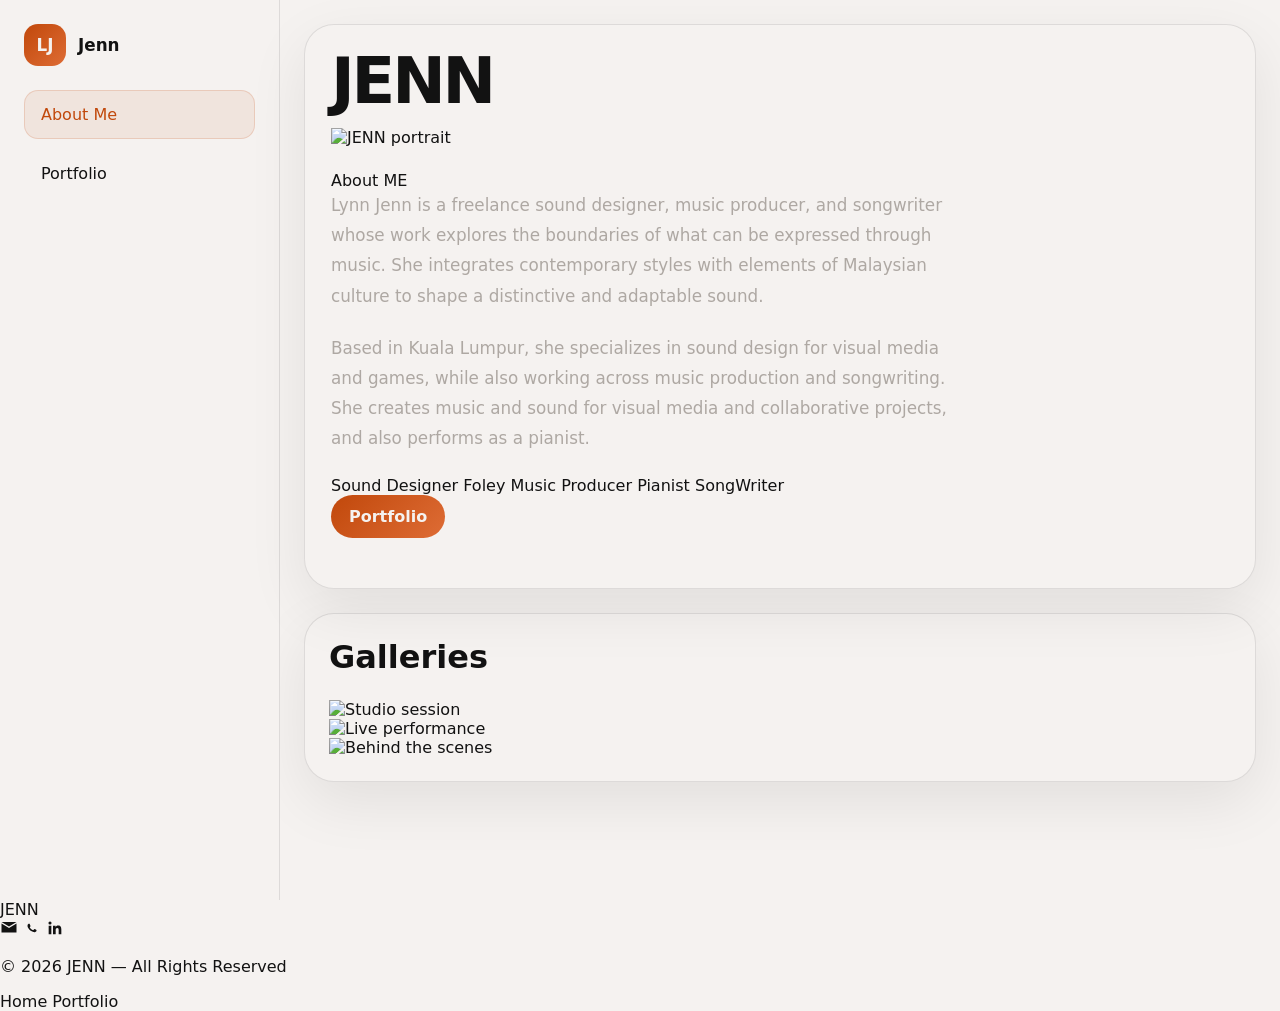
==== index.html @ c644c773 "v1.3" ====
<!DOCTYPE html>
<html lang="en">
<head>
  <meta charset="UTF-8">
  <title>Music Portfolio - Home</title>
  <meta name="viewport" content="width=device-width, initial-scale=1.0">

  <!-- CSS -->
  <link rel="stylesheet" href="css/style.css">
  <link rel="stylesheet" href="css/sidebar.css">
  <link rel="stylesheet" href="css/footer.css">
  <link rel="stylesheet" href="css/index.css">
</head>
<body data-page="about">

<div class="layout">

  <!-- Sidebar -->
  <div id="sidebar-slot"></div>

  <!-- Content -->
  <main class="content">

    <!-- Mobile Topbar -->
    <div class="topbar">
      <button class="menu-btn" onclick="toggleSidebar()">☰</button>
      <strong>Home</strong>
    </div>

      <!-- HERO -->
    <section class="hero">
      <div class="hero-grid hero-home">
        <div class="hero-left">
          <!-- <div class="eyebrow">Sound Designer · Music Producer</div> -->
          <h1>JENN</h1>
          <div class="hero-portrait">
            <img src="image/lj.jpg" alt="JENN portrait">
          </div>
        </div>
        <div class="hero-right">
          <div class="hero-bio">
            <div class="hero-bio__kicker">About ME</div>

            <!-- <h2>Music with mood</h2> -->

            <p class="hero-bio__text">
              Lynn Jenn is a freelance sound designer, music producer, and songwriter whose work explores the boundaries of what can be expressed through music. She integrates contemporary styles with elements of Malaysian culture to shape a distinctive and adaptable sound.
            </p>

            <p class="hero-bio__text">
              Based in Kuala Lumpur, she specializes in sound design for visual media and games, while also working across music production and songwriting. She creates music and sound for visual media and collaborative projects, and also performs as a pianist.
            </p>

            <div class="skills">
              <span>Sound Designer</span>
              <span>Foley</span>
              <span>Music Producer</span>
              <span>Pianist</span>
              <span>SongWriter</span>
            </div>

            <div class="hero-actions">
              <!-- <a href="portfolio.html" class="btn btn-primary">View Portfolio</a> -->
              <a href="video.html" class="btn btn-primary">Portfolio</a>
            </div>
          </div>
        </div>

      </div>
    </section>

    <!-- SELECTED MOMENTS -->
    <section class="section">
      <div class="section-head">
        <div>
          <h2>Galleries</h2>
        </div>
      </div>

      <div class="gallery">
        <div class="gallery-item">
          <div class="gallery-image-wrap">
            <img src="image/piano-me.jpeg" alt="Studio session">
          </div>
        </div>

        <div class="gallery-item">
          <div class="gallery-image-wrap">
            <img src="image/WWA-060.jpg" alt="Live performance">
          </div>
        </div>

        <div class="gallery-item">
          <div class="gallery-image-wrap">
            <img src="image/WWA-062.jpg" alt="Behind the scenes">
          </div>
        </div>

      </div>
    </section>
  </main>
</div>

<!-- Footer -->
<div id="footer-slot"></div>

<!-- Mobile Overlay -->
<div class="mobile-overlay" onclick="toggleSidebar()"></div>

<script src="js/script.js"></script>
</body>
</html>
---- css/style.css ----
:root {
  --bg: #F5F2F0;
  --panel: #F5F2F0;
  --panel-2: #F5F2F0;
  --text: #121212;
  --muted: #AEA8A3;
  --line: rgba(18, 18, 18, 0.10);
  --green: #1db954;
  --green-2: #2de36d;
  --shadow: 0 20px 60px rgba(18, 18, 18, 0.08);
  --radius: 24px;
  --radius-sm: 16px;
  --sidebar-width: 280px;
  --footer-height: 92px;

  --background: #F5F2F0;
  --foreground: #121212;
  --card: #F5F2F0;
  --card-foreground: #121212;
  --popover: #F5F2F0;
  --popover-foreground: #121212;
  --primary: #C1480B;
  --primary-foreground: #F5F2F0;
  --secondary: #AEA8A3;
  --secondary-foreground: #121212;
  --border: rgba(18, 18, 18, 0.10);
  --input: rgba(18, 18, 18, 0.10);
  --ring: #C1480B;

  --font-display: "Playfair Display", Georgia, serif;
  --font-body: "Inter", system-ui, sans-serif;
  --font-mono: "JetBrains Mono", monospace;
}

* {
  box-sizing: border-box;
}

html {
  scroll-behavior: smooth;
}

body {
  margin: 0;
  overflow-x: hidden;
  font-family: var(--font-body);
  background: var(--background);
  color: var(--foreground);
  min-height: 100vh;
  padding-bottom: env(safe-area-inset-bottom);
}

a {
  color: inherit;
  text-decoration: none;
}

img {
  max-width: 100%;
  display: block;
}

.layout {
  display: grid;
  grid-template-columns: var(--sidebar-width) minmax(0, 1fr);
  min-height: 100vh;
  align-items: start;
}

.content {
  min-width: 0;
  padding: 24px;
  padding-bottom: calc(var(--footer-height) + 24px);
}

.topbar {
  display: none;
  align-items: center;
  justify-content: space-between;
  gap: 16px;
  margin-bottom: 18px;
}

.menu-btn {
  width: 48px;
  height: 48px;
  border-radius: 14px;
  border: 1px solid var(--border);
  background: #ffffff;
  color: var(--foreground);
  display: grid;
  place-items: center;
  cursor: pointer;
}

.hero,
.section {
  background: var(--card);
  border: 1px solid var(--border);
  border-radius: calc(var(--radius) + 6px);
  box-shadow: var(--shadow);
}

.hero {
  padding: 26px;
  overflow: hidden;
  position: relative;
}

.hero-grid {
  display: grid;
  gap: 24px;
  align-items: center;
}

.eyebrow {
  display: inline-flex;
  align-items: center;
  gap: 8px;
  padding: 8px 12px;
  border-radius: 999px;
  background: rgba(193, 72, 11, 0.08);
  color: var(--primary);
  border: 1px solid rgba(193, 72, 11, 0.16);
  font-size: 0.9rem;
  margin-bottom: 16px;
}

.hero h1 {
  font-size: clamp(2.2rem, 5vw, 4.6rem);
  line-height: 0.95;
  margin: 0 0 16px;
  letter-spacing: -0.05em;
  color: var(--foreground);
}

.hero p {
  margin: 0 0 22px;
  color: var(--muted);
  font-size: 1.05rem;
  line-height: 1.8;
  max-width: 58ch;
}

.hero-actions {
  display: flex;
  flex-wrap: wrap;
  gap: 12px;
  margin-bottom: 24px;
}

.section {
  margin-top: 24px;
  background: var(--card);
  border: 1px solid var(--border);
  border-radius: calc(var(--radius) + 6px);
  box-shadow: var(--shadow);
  padding: 24px;
}

.section-head {
  display: flex;
  align-items: end;
  justify-content: space-between;
  gap: 12px;
  margin-bottom: 18px;
  flex-wrap: wrap;
  text-align: left;
}

.section-head h2 {
  margin: 0 0 6px;
  font-size: clamp(1.4rem, 2.8vw, 2rem);
  color: var(--foreground);
}

.section-head p {
  margin: 0;
  color: var(--muted);
  max-width: 60ch;
}

.btn {
  display: inline-flex;
  align-items: center;
  justify-content: center;
  gap: 10px;
  border: 0;
  border-radius: 999px;
  padding: 12px 18px;
  cursor: pointer;
  transition: 0.2s ease;
  white-space: nowrap;
}

.btn-primary {
  background: linear-gradient(135deg, var(--primary), #de6c35);
  color: var(--primary-foreground);
  font-weight: 800;
}

.btn-primary:hover {
  transform: translateY(-1px);
}

.btn-ghost {
  background: transparent;
  color: var(--foreground);
  border: 1px solid var(--border);
}

.btn-ghost:hover {
  border-color: rgba(193, 72, 11, 0.30);
  color: var(--primary);
}

.card {
  background: var(--card);
  border: 1px solid var(--border);
  border-radius: 22px;
  overflow: hidden;
  transition: 0.2s ease;
  color: var(--foreground);
}

.card:hover {
  transform: translateY(-3px);
}

.card img {
  width: 100%;
  height: 210px;
  object-fit: cover;
}

.card-body {
  padding: 18px;
}

.tag {
  display: inline-flex;
  padding: 7px 10px;
  border-radius: 999px;
  background: rgba(193, 72, 11, 0.08);
  color: var(--primary);
  border: 1px solid rgba(193, 72, 11, 0.16);
  font-size: 0.82rem;
  margin-bottom: 12px;
}

.card h3 {
  margin: 0 0 10px;
  color: var(--foreground);
}

.card p,
.bio-box p,
.show-box p {
  color: var(--muted);
  line-height: 1.7;
}

.split {
  display: grid;
  grid-template-columns: 1fr 1fr;
  gap: 16px;
}

.bio-box,
.show-box {
  background: var(--card);
  border: 1px solid var(--border);
  border-radius: 22px;
  padding: 20px;
  color: var(--foreground);
}

.list {
  display: grid;
  gap: 12px;
  margin-top: 14px;
}

.list-item {
  display: flex;
  align-items: center;
  justify-content: space-between;
  gap: 16px;
  padding: 14px 16px;
  border-radius: 16px;
  background: rgba(255, 255, 255, 0.50);
  border: 1px solid rgba(18, 18, 18, 0.06);
}

.list-item strong {
  display: block;
  margin-bottom: 3px;
  color: var(--foreground);
}

.list-item span {
  color: var(--muted);
  font-size: 0.94rem;
}

.player-card {
  background: var(--card);
  border: 1px solid var(--border);
  border-radius: 28px;
  padding: 18px;
  overflow: hidden;
}

.album-art {
  aspect-ratio: 1 / 1;
  border-radius: 24px;
  background:
    linear-gradient(145deg, rgba(255, 255, 255, 0.20), rgba(255, 255, 255, 0.05)),
    url('https://images.unsplash.com/photo-1516280440614-37939bbacd81?auto=format&fit=crop&w=1200&q=80') center/cover;
  border: 1px solid var(--border);
  display: flex;
  align-items: end;
  padding: 18px;
  min-height: 320px;
}

.about-art {
  background:
    linear-gradient(145deg, rgba(255, 255, 255, 0.20), rgba(255, 255, 255, 0.05)),
    url('https://images.unsplash.com/photo-1487180144351-b8472da7d491?auto=format&fit=crop&w=1200&q=80') center/cover;
}

.track-meta {
  background: rgba(245, 242, 240, 0.88);
  backdrop-filter: blur(14px);
  border: 1px solid var(--border);
  border-radius: 18px;
  padding: 14px;
  width: 100%;
  color: var(--foreground);
}

.track-meta small {
  color: var(--primary);
  display: block;
  margin-bottom: 6px;
  font-weight: 700;
}

.track-meta h3 {
  margin: 0 0 6px;
  color: var(--foreground);
}

.track-meta p {
  margin: 0;
  color: var(--muted);
}

.mobile-overlay {
  display: none;
  position: fixed;
  inset: 0;
  background: rgba(0, 0, 0, 0.35);
  z-index: 19;
}

@media (max-width: 1060px) {
  .layout {
    grid-template-columns: 1fr;
  }

  .topbar {
    display: flex;
  }

  .hero-grid,
  .cards,
  .split {
    grid-template-columns: 1fr;
  }

  .content {
    padding: 18px;
    padding-bottom: calc(var(--footer-height) + 24px);
  }
}

@media (max-width: 720px) {
  .hero {
    padding: 20px;
  }

  .section {
    padding: 18px;
  }

  .cards {
    grid-template-columns: 1fr;
  }

  .hero h1 {
    line-height: 1.02;
  }

  .card img {
    height: 190px;
  }
}
---- css/sidebar.css ----
#sidebar-slot {
  width: var(--sidebar-width);
}

.sidebar {
  position: sticky;
  top: 0;
  width: var(--sidebar-width);
  height: 100vh;
  background: var(--card);
  border-right: 1px solid var(--border);
  padding: 24px;
  display: flex;
  flex-direction: column;
  gap: 24px;
}

.brand {
  display: flex;
  align-items: center;
  gap: 12px;
  font-weight: 800;
  font-size: 1.05rem;
  color: var(--foreground);
}

.brand-badge {
  width: 42px;
  height: 42px;
  border-radius: 14px;
  background: linear-gradient(135deg, var(--primary), #de6c35);
  display: grid;
  place-items: center;
  color: var(--primary-foreground);
  font-weight: 900;
}

.brand-sub {
  font-size: 0.85rem;
  color: var(--muted);
  font-weight: 500;
  margin-top: 2px;
}

.nav {
  display: grid;
  gap: 10px;
}

.nav a {
  padding: 14px 16px;
  border-radius: 14px;
  color: var(--secondary-foreground);
  border: 1px solid transparent;
  transition: 0.2s ease;
}

.nav a:hover,
.nav a.active {
  color: var(--primary);
  background: rgba(193, 72, 11, 0.08);
  border-color: rgba(193, 72, 11, 0.16);
}

.topbar {
  position: relative;
  z-index: 30;
}

.menu-btn {
  position: relative;
  z-index: 31;
}

.mobile-overlay {
  display: none;
  position: fixed;
  inset: 0;
  background: rgba(0, 0, 0, 0.35);
  z-index: 19;
  touch-action: none;
}

.mobile-overlay.show {
  display: block;
}

@media (max-width: 1060px) {
  .sidebar {
    position: fixed;
    left: 0;
    top: 0;
    z-index: 20;
    width: 290px;

    transform: translateX(-100%);
    transition: transform 0.25s ease;
  }

  .sidebar.open {
    transform: translateX(0);
  }

  .mobile-overlay.show {
    display: block;
  }

  .content {
    position: relative;
    z-index: 1;
    min-width: 0;
    width: 100%;
  }

  .topbar {
    position: sticky;
    top: 0;
    background: var(--background);
    z-index: 30;
  }

  #sidebar-slot {
    width: 0;
  }

  .layout {
    grid-template-columns: 1fr;
  }
}
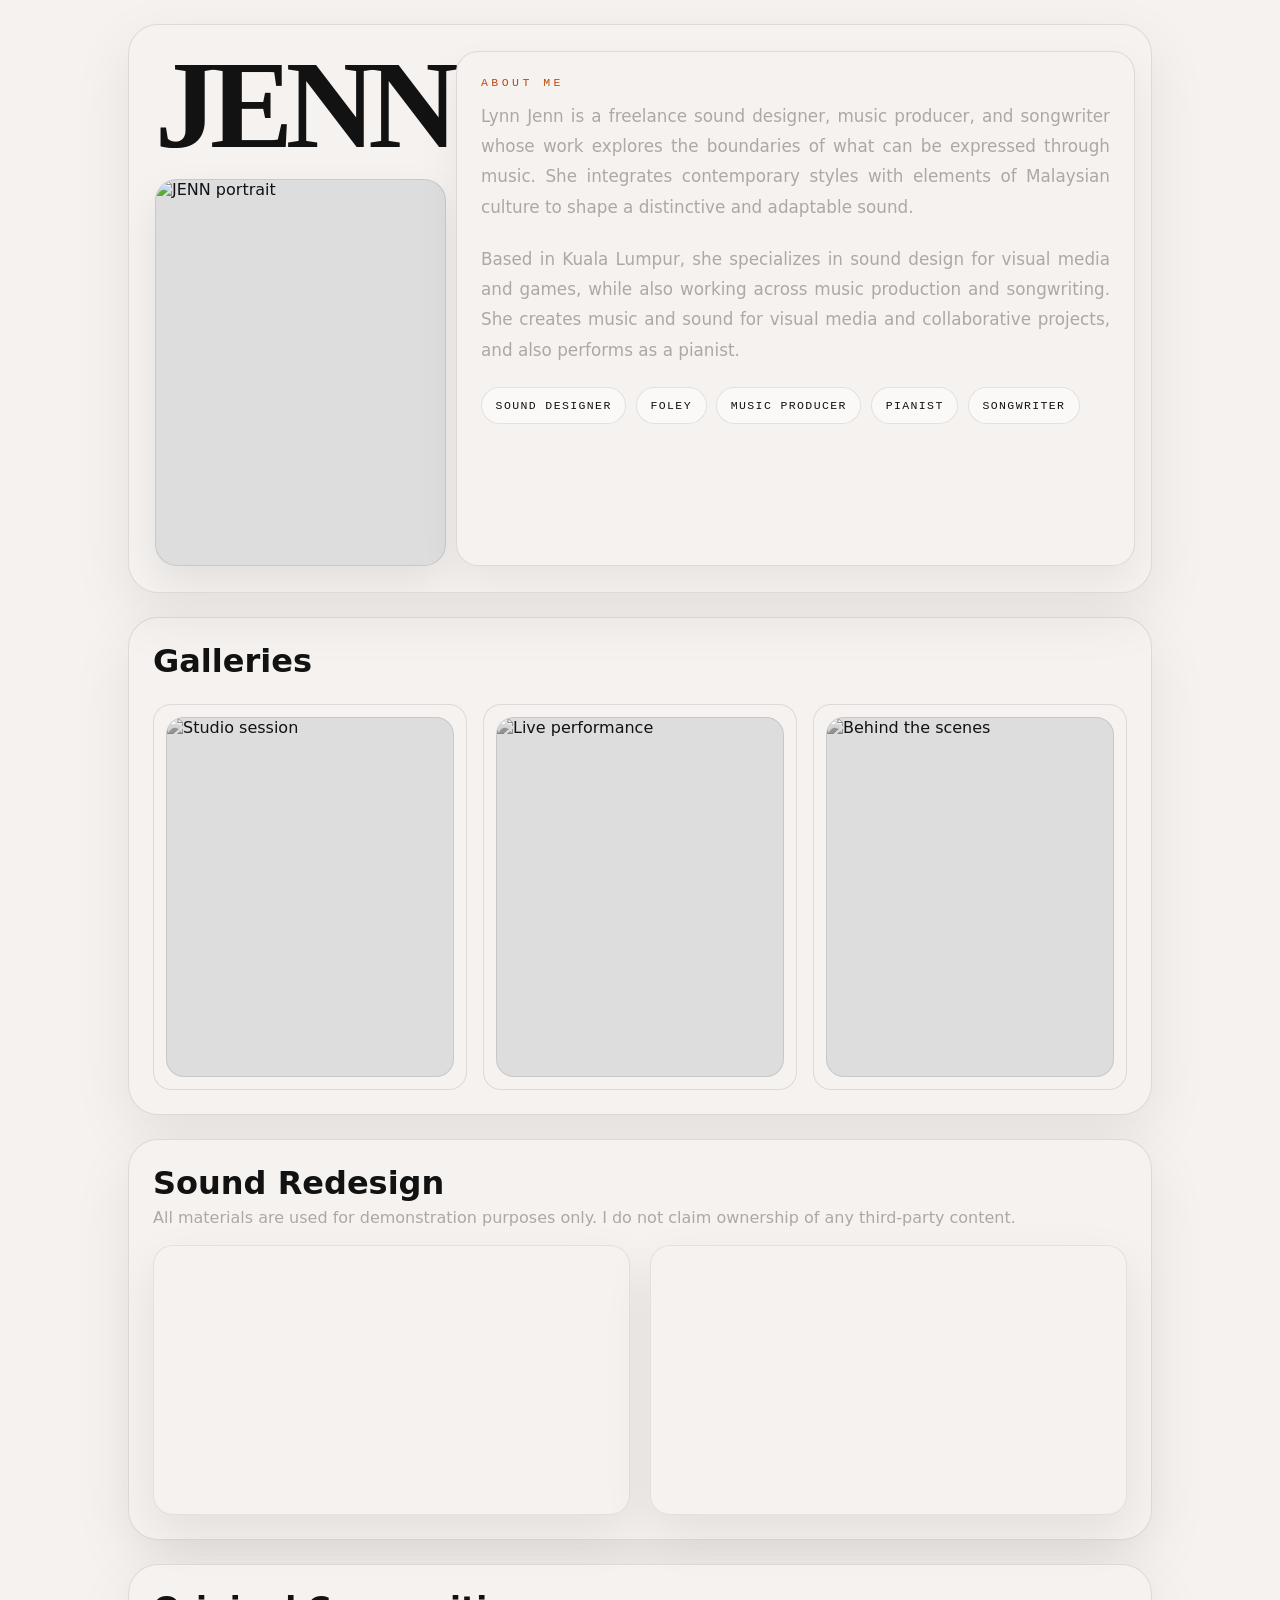
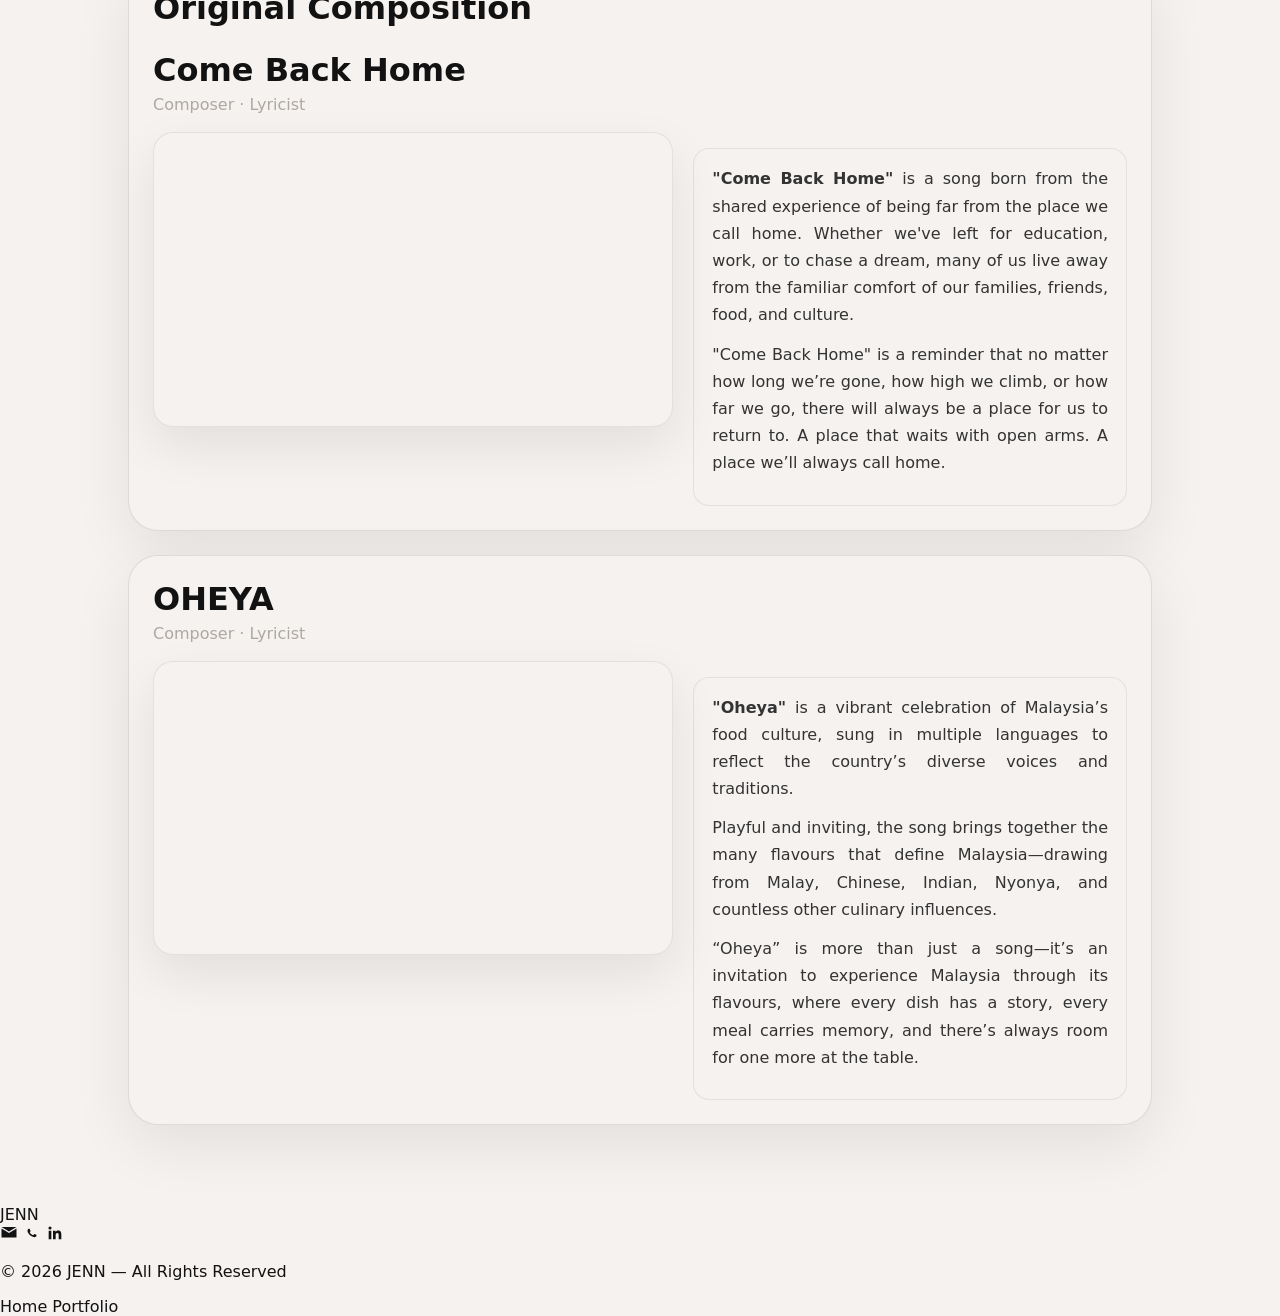
==== commit 5a8b64f8: "one page version" ====
--- a/index.html
+++ b/index.html
@@ -1,47 +1,32 @@
 <!DOCTYPE html>
 <html lang="en">
 <head>
-  <meta charset="UTF-8">
-  <title>Music Portfolio - Home</title>
-  <meta name="viewport" content="width=device-width, initial-scale=1.0">
+  <meta charset="UTF-8" />
+  <title>Music Portfolio - JENN</title>
+  <meta name="viewport" content="width=device-width, initial-scale=1.0" />
 
-  <!-- CSS -->
-  <link rel="stylesheet" href="css/style.css">
-  <link rel="stylesheet" href="css/sidebar.css">
-  <link rel="stylesheet" href="css/footer.css">
-  <link rel="stylesheet" href="css/index.css">
+  <link rel="stylesheet" href="css/style.css" />
+  <link rel="stylesheet" href="css/index.css" />
+  <link rel="stylesheet" href="css/video.css" />
+  <link rel="stylesheet" href="css/footer.css" />
 </head>
-<body data-page="about">
+<body>
 
-<div class="layout">
-
-  <!-- Sidebar -->
-  <div id="sidebar-slot"></div>
-
-  <!-- Content -->
   <main class="content">
 
-    <!-- Mobile Topbar -->
-    <div class="topbar">
-      <button class="menu-btn" onclick="toggleSidebar()">☰</button>
-      <strong>Home</strong>
-    </div>
-
-      <!-- HERO -->
+    <!-- HERO -->
     <section class="hero">
       <div class="hero-grid hero-home">
         <div class="hero-left">
-          <!-- <div class="eyebrow">Sound Designer · Music Producer</div> -->
           <h1>JENN</h1>
           <div class="hero-portrait">
             <img src="image/lj.jpg" alt="JENN portrait">
           </div>
         </div>
+
         <div class="hero-right">
           <div class="hero-bio">
             <div class="hero-bio__kicker">About ME</div>
-
-            <!-- <h2>Music with mood</h2> -->
 
             <p class="hero-bio__text">
               Lynn Jenn is a freelance sound designer, music producer, and songwriter whose work explores the boundaries of what can be expressed through music. She integrates contemporary styles with elements of Malaysian culture to shape a distinctive and adaptable sound.
@@ -58,18 +43,12 @@
               <span>Pianist</span>
               <span>SongWriter</span>
             </div>
-
-            <div class="hero-actions">
-              <!-- <a href="portfolio.html" class="btn btn-primary">View Portfolio</a> -->
-              <a href="video.html" class="btn btn-primary">Portfolio</a>
-            </div>
           </div>
         </div>
-
       </div>
     </section>
 
-    <!-- SELECTED MOMENTS -->
+    <!-- GALLERY -->
     <section class="section">
       <div class="section-head">
         <div>
@@ -95,18 +74,106 @@
             <img src="image/WWA-062.jpg" alt="Behind the scenes">
           </div>
         </div>
-
       </div>
     </section>
+
+    <!-- VIDEO 1: SOUND REDESIGN -->
+    <section class="section video-section">
+      <div class="section-head">
+        <div>
+          <h2>Sound Redesign</h2>
+          <p>
+            All materials are used for demonstration purposes only. I do not claim ownership of any third-party content.
+          </p>
+        </div>
+      </div>
+
+      <div class="video-grid">
+        <div class="video-card">
+          <div class="video-frame">
+            <iframe
+              src="https://drive.google.com/file/d/1o01Sp9xp20M3JjU2_WlpPUoOJJ-l3jnd/preview"
+              title="Sound Redesign 1"
+              allowfullscreen>
+            </iframe>
+          </div>
+        </div>
+
+        <div class="video-card">
+          <div class="video-frame">
+            <iframe
+              src="https://drive.google.com/file/d/1RaMtO6EDHnXOCpdJxm8ndBtfvwkJO1qH/preview"
+              title="Sound Redesign 2"
+              allowfullscreen>
+            </iframe>
+          </div>
+        </div>
+      </div>
+    </section>
+
+    <!-- VIDEO 2: COME BACK HOME -->
+    <section class="section video-section">
+      <div class="section-head">
+        <div>
+          <h2>Original Composition</h2>
+        </div>
+      </div>
+      <div class="section-head">
+        <div>
+          <h2>Come Back Home</h2>
+          <p>Composer · Lyricist</p>
+        </div>
+      </div>
+
+      <div class="video-side">
+        <div class="video-frame">
+          <iframe
+            src="https://drive.google.com/file/d/1Ku4mVzlPmNLSE2oBfP_XYjWfmCKIkG9H/preview"
+            title="Come Back Home"
+            allowfullscreen>
+          </iframe>
+        </div>
+
+        <div class="video-description light">
+          <p><b>"Come Back Home"</b> is a song born from the shared experience of being far from the place we call home. Whether we've left for education, work, or to chase a dream, many of us live away from the familiar comfort of our families, friends, food, and culture.</p>
+
+          <p>"Come Back Home" is a reminder that no matter how long we’re gone, how high we climb, or how far we go, there will always be a place for us to return to. A place that waits with open arms. A place we’ll always call home.</p>
+        </div>
+      </div>
+    </section>
+
+    <!-- VIDEO 3: OHEYA -->
+    <section class="section video-section">
+      <div class="section-head">
+        <div>
+          <h2>OHEYA</h2>
+          <p>Composer · Lyricist</p>
+        </div>
+      </div>
+
+      <div class="video-side">
+        <div class="video-frame">
+          <iframe
+            src="https://drive.google.com/file/d/1Eq0krcv96cyKspLSOWH1ccMSFDx4TGs4/preview"
+            title="OHEYA"
+            allowfullscreen>
+          </iframe>
+        </div>
+
+        <div class="video-description light">
+          <p><b>"Oheya"</b> is a vibrant celebration of Malaysia’s food culture, sung in multiple languages to reflect the country’s diverse voices and traditions.</p>
+
+          <p>Playful and inviting, the song brings together the many flavours that define Malaysia—drawing from Malay, Chinese, Indian, Nyonya, and countless other culinary influences.</p>
+
+          <p>“Oheya” is more than just a song—it’s an invitation to experience Malaysia through its flavours, where every dish has a story, every meal carries memory, and there’s always room for one more at the table.</p>
+        </div>
+      </div>
+    </section>
+
   </main>
-</div>
 
-<!-- Footer -->
-<div id="footer-slot"></div>
-
-<!-- Mobile Overlay -->
-<div class="mobile-overlay" onclick="toggleSidebar()"></div>
-
-<script src="js/script.js"></script>
+    <!-- Footer -->
+    <div id="footer-slot"></div>
+  <script src="js/script.js"></script>
 </body>
 </html>
--- a/css/style.css
+++ b/css/style.css
@@ -61,16 +61,16 @@
 }
 
 .layout {
-  display: grid;
+  display: block;
   grid-template-columns: var(--sidebar-width) minmax(0, 1fr);
   min-height: 100vh;
   align-items: start;
 }
 
 .content {
-  min-width: 0;
-  padding: 24px;
-  padding-bottom: calc(var(--footer-height) + 24px);
+  width: min(80%);
+  margin: 0 auto;
+  padding: 24px 0 80px;
 }
 
 .topbar {
@@ -139,7 +139,7 @@
   color: var(--muted);
   font-size: 1.05rem;
   line-height: 1.8;
-  max-width: 58ch;
+  max-width: 80ch;
 }
 
 .hero-actions {
@@ -177,7 +177,7 @@
 .section-head p {
   margin: 0;
   color: var(--muted);
-  max-width: 60ch;
+  max-width: 100ch;
 }
 
 .btn {
@@ -365,6 +365,12 @@
   z-index: 19;
 }
 
+@media (max-width: 900px) {
+  .content {
+    width: 92%;
+  }
+}
+
 @media (max-width: 1060px) {
   .layout {
     grid-template-columns: 1fr;
--- a/css/index.css
+++ b/css/index.css
@@ -0,0 +1,155 @@
+.hero-home {
+  display: grid;
+  grid-template-columns: 30% 70%;
+  gap: 10px;
+  align-items: stretch;
+}
+
+.hero-left {
+  display: flex;
+  flex-direction: column;
+  align-items: flex-start;
+  gap: 18px;
+}
+
+.hero-left h1 {
+  margin: 0;
+  font-family: var(--font-display);
+  font-size: clamp(4.2rem, 10vw, 7.8rem);
+  line-height: 0.88;
+  letter-spacing: -0.06em;
+  font-weight: 800;
+  color: var(--foreground);
+}
+
+.hero-portrait {
+  width: 100%;
+  max-width: 420px;
+  overflow: hidden;
+  border-radius: 22px;
+  background: #ddd;
+  border: 1px solid var(--border);
+  box-shadow: 0 18px 40px rgba(18, 18, 18, 0.08);
+}
+
+.hero-portrait img {
+  width: 100%;
+  aspect-ratio: 3 / 4;
+  object-fit: cover;
+  display: block;
+}
+
+.hero-right {
+  display: flex;
+  align-items: flex-start;
+  height: 100%;
+}
+
+.hero-bio {
+  width: 100%;
+  height: 100%;
+  background: var(--card);
+  border: 1px solid var(--border);
+  border-radius: 22px;
+  padding: 24px;
+  box-shadow: 0 18px 40px rgba(18, 18, 18, 0.06);
+}
+
+.hero-bio__kicker {
+  font-family: var(--font-mono);
+  font-size: 0.72rem;
+  letter-spacing: 0.30em;
+  text-transform: uppercase;
+  color: var(--primary);
+  margin-bottom: 12px;
+}
+
+.hero-bio__text {
+  margin: 0 0 18px;
+  color: var(--secondary-foreground);
+  font-size: 1.03rem;
+  line-height: 1.9;
+  text-align: justify !important;
+}
+
+.skills {
+  display: flex;
+  flex-wrap: wrap;
+  gap: 0.6rem;
+  margin-bottom: 18px;
+}
+
+.skills span {
+  font-family: var(--font-mono);
+  font-size: 0.72rem;
+  letter-spacing: 0.12em;
+  text-transform: uppercase;
+  padding: 0.7rem 0.85rem;
+  border: 1px solid var(--border);
+  color: var(--secondary-foreground);
+  background: rgba(255, 255, 255, 0.55);
+  border-radius: 999px;
+}
+
+.gallery-section {
+  padding: 3rem 0 5rem;
+}
+
+.gallery {
+  display: grid;
+  grid-template-columns: repeat(3, 1fr);
+  gap: 16px;
+}
+
+.gallery-item {
+  display: flex;
+  flex-direction: column;
+  gap: 18px;
+  background: var(--card);
+  border: 1px solid var(--border);
+  border-radius: 18px;
+  padding: 12px;
+}
+
+.gallery-image-wrap {
+  overflow: hidden;
+  border-radius: 18px;
+  border: 1px solid var(--border);
+  background: #ddd;
+  aspect-ratio: 4 / 5;
+}
+
+.gallery-image-wrap img {
+  width: 100%;
+  height: 100%;
+  object-fit: cover;
+  transition: transform 0.4s ease, filter 0.4s ease;
+  filter: grayscale(100%);
+}
+
+.gallery-item:hover img {
+  transform: scale(1.05);
+  filter: grayscale(0%);
+}
+
+.gallery-caption {
+  margin: 0;
+  font-family: var(--font-mono);
+  font-size: 0.72rem;
+  letter-spacing: 0.08em;
+  color: var(--muted);
+}
+
+@media (max-width: 900px) {
+  .hero-home {
+    grid-template-columns: 1fr;
+  }
+
+  .hero-portrait {
+    max-width: 100%;
+  }
+
+  .gallery {
+    grid-template-columns: 1fr;
+  }
+}
--- a/css/video.css
+++ b/css/video.css
@@ -0,0 +1,78 @@
+.video-grid {
+  display: grid;
+  grid-template-columns: repeat(2, 1fr);
+  gap: 20px;
+}
+
+.video-item {
+  display: flex;
+  flex-direction: column;
+  gap: 14px;
+}
+
+.video-side {
+  display: grid;
+  grid-template-columns: 1.2fr 1fr;
+  gap: 20px;
+  align-items: start;
+}
+
+.video-frame {
+  position: relative;
+  width: 100%;
+  padding-top: 56.25%;
+  border-radius: 20px;
+  overflow: hidden;
+  border: 1px solid rgba(18, 18, 18, 0.08);
+  background: #f5f2f0;
+  box-shadow: 0 20px 50px rgba(18, 18, 18, 0.08);
+}
+
+.video-frame iframe {
+  position: absolute;
+  inset: 0;
+  width: 100%;
+  height: 100%;
+  border: 0;
+}
+
+.video-description {
+  margin-top: 16px;
+  text-align: left;
+  background: var(--card);
+  border: 1px solid var(--border);
+  border-radius: 18px;
+  padding: 18px 20px;
+  color: var(--foreground);
+}
+
+.video-description.light {
+  background: #F5F2F0;
+  border: 1px solid rgba(18, 18, 18, 0.08);
+  border-radius: 16px;
+  padding: 16px 18px;
+  text-align: justify;
+}
+
+.video-description.light h3 {
+  margin: 0 0 8px;
+  font-size: 1.15rem;
+  font-weight: 700;
+  color: #000;
+}
+
+.video-description.light p {
+  margin: 0 0 12px;
+  color: #333;
+  line-height: 1.7;
+}
+
+@media (max-width: 900px) {
+  .video-grid {
+    grid-template-columns: 1fr;
+  }
+
+  .video-side {
+    grid-template-columns: 1fr;
+  }
+}
